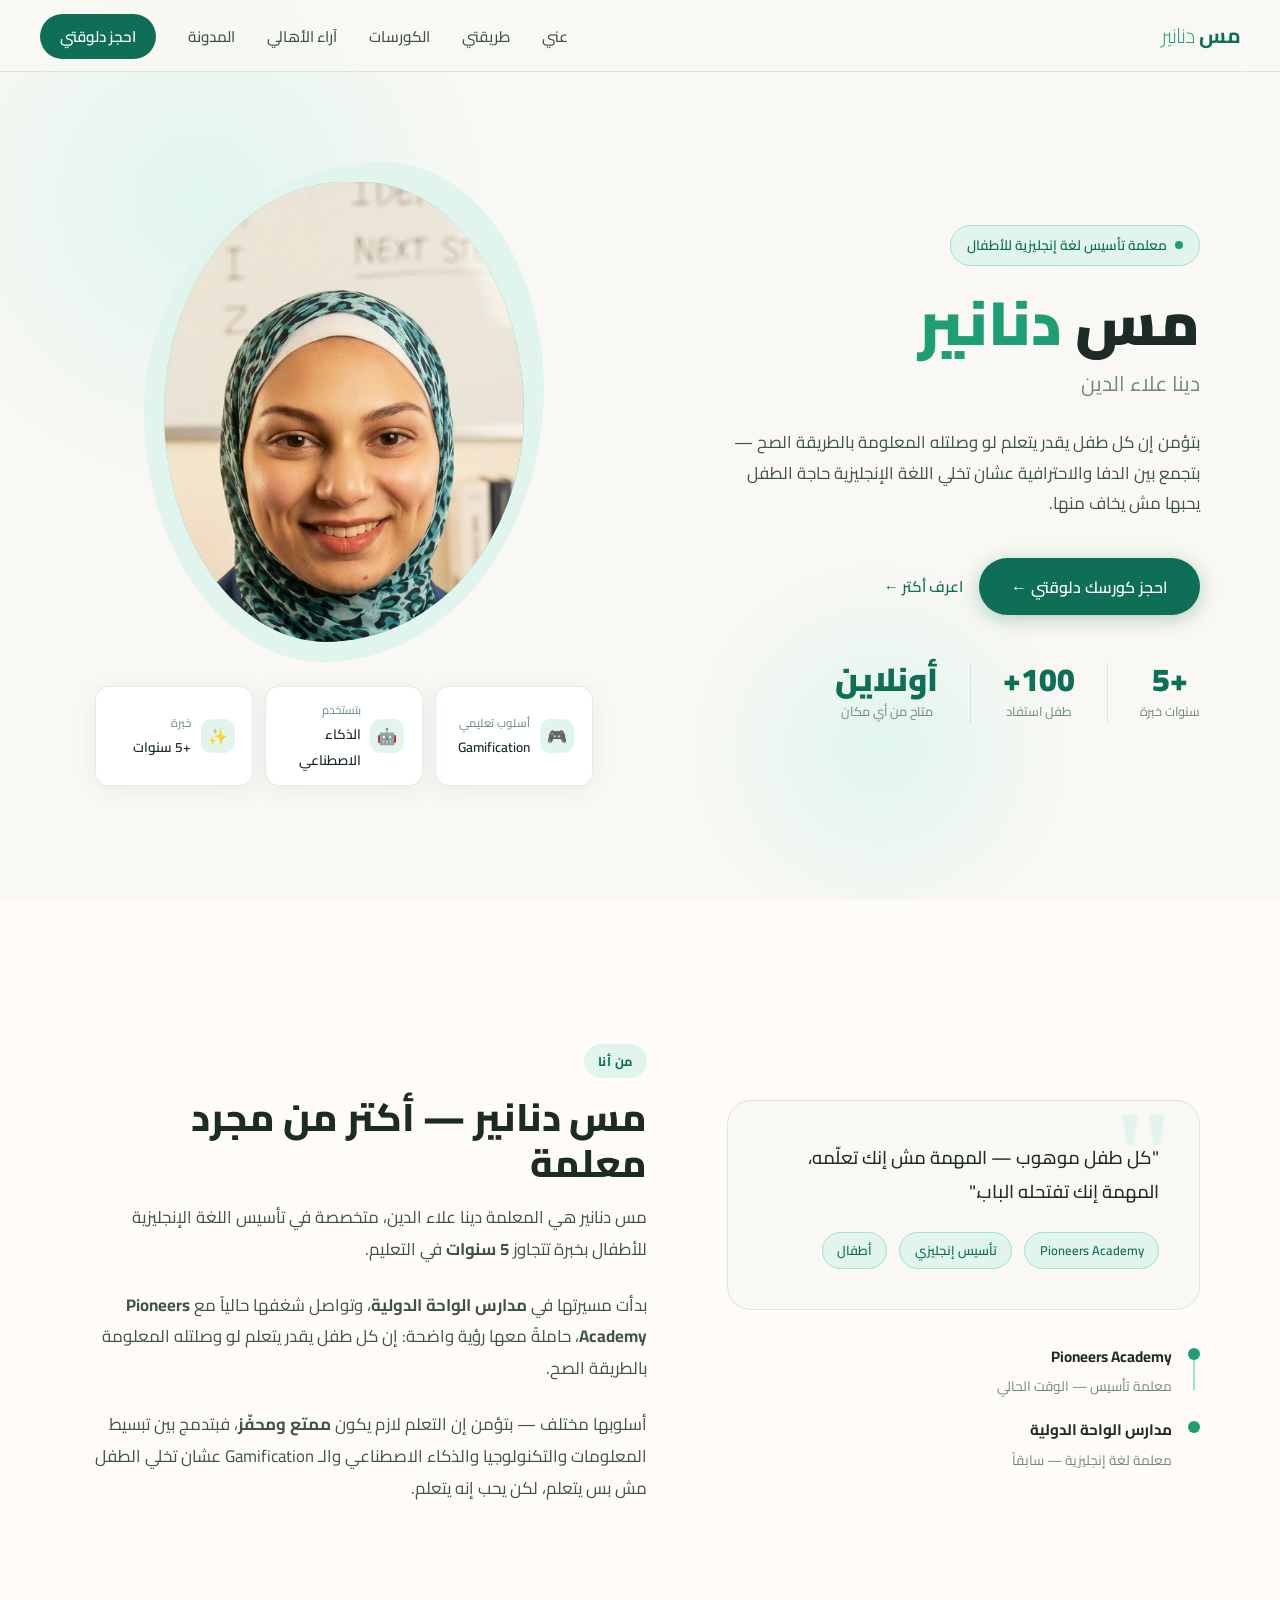
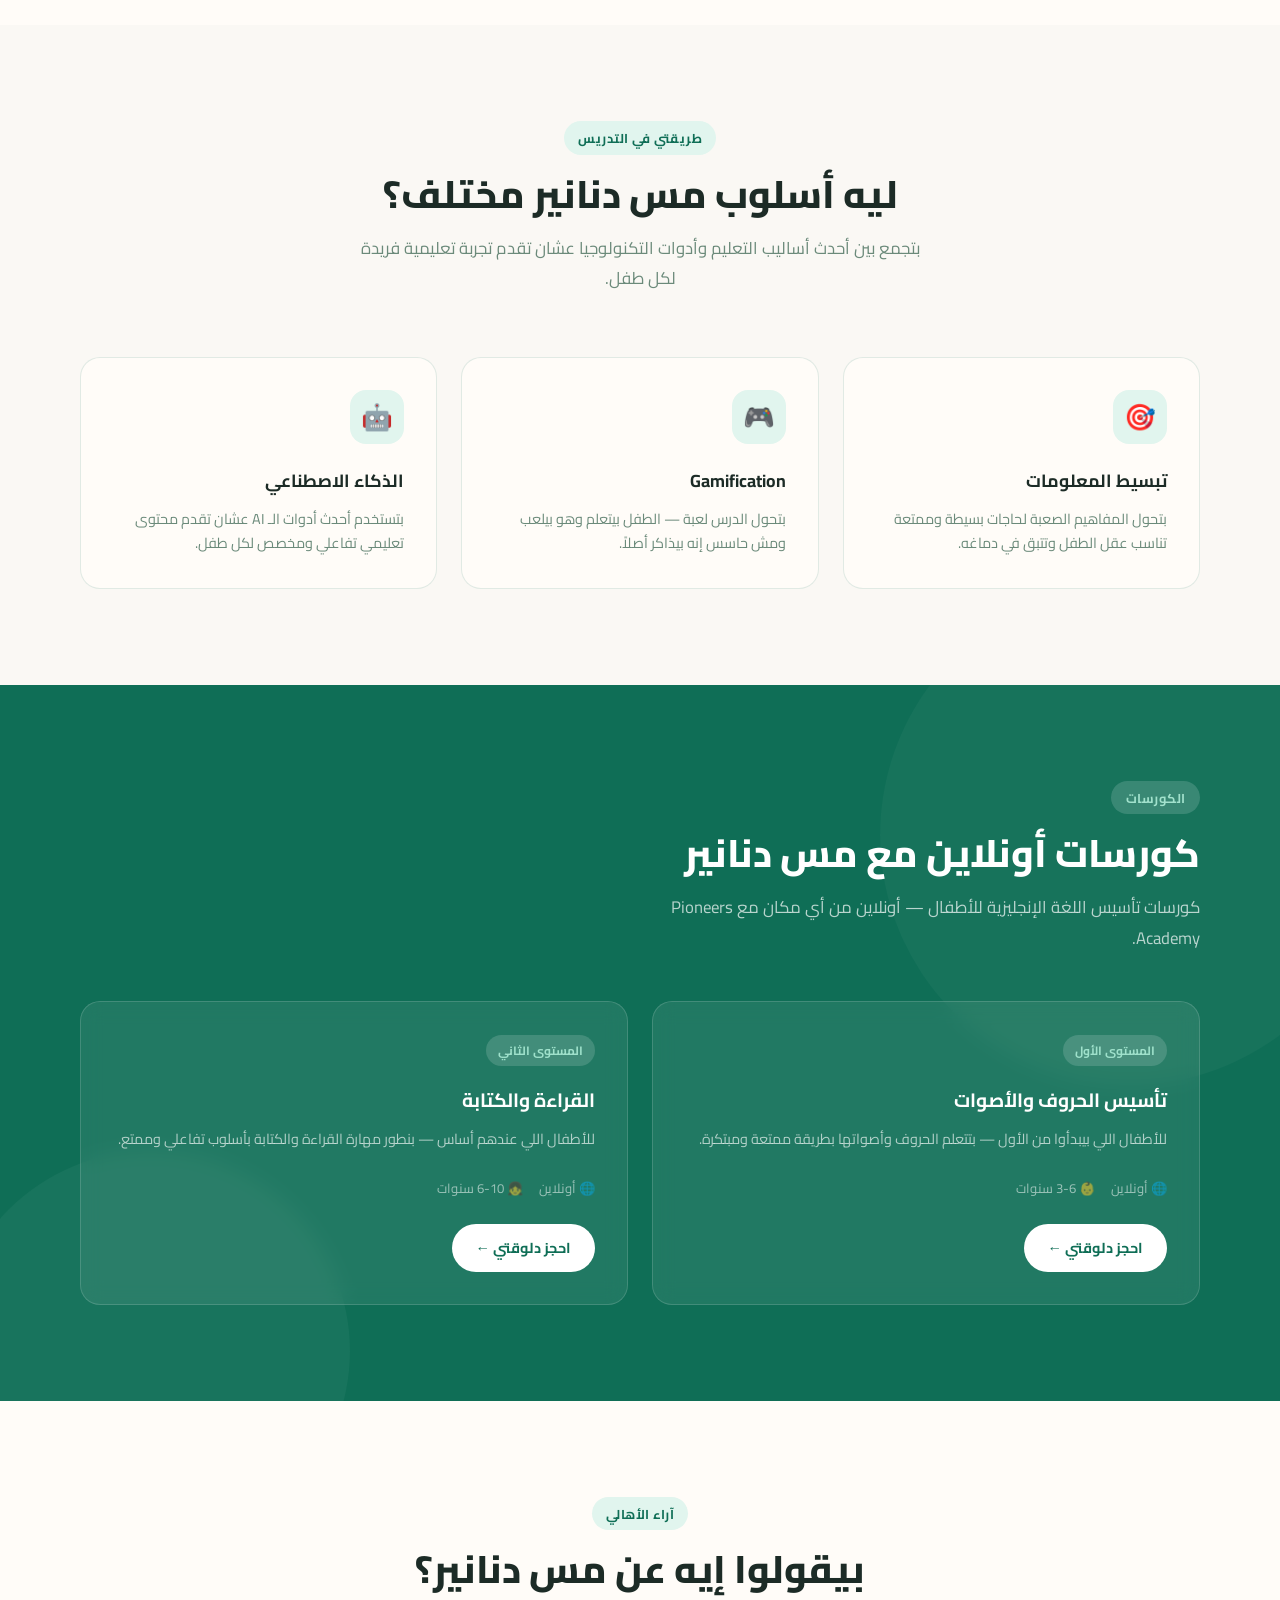
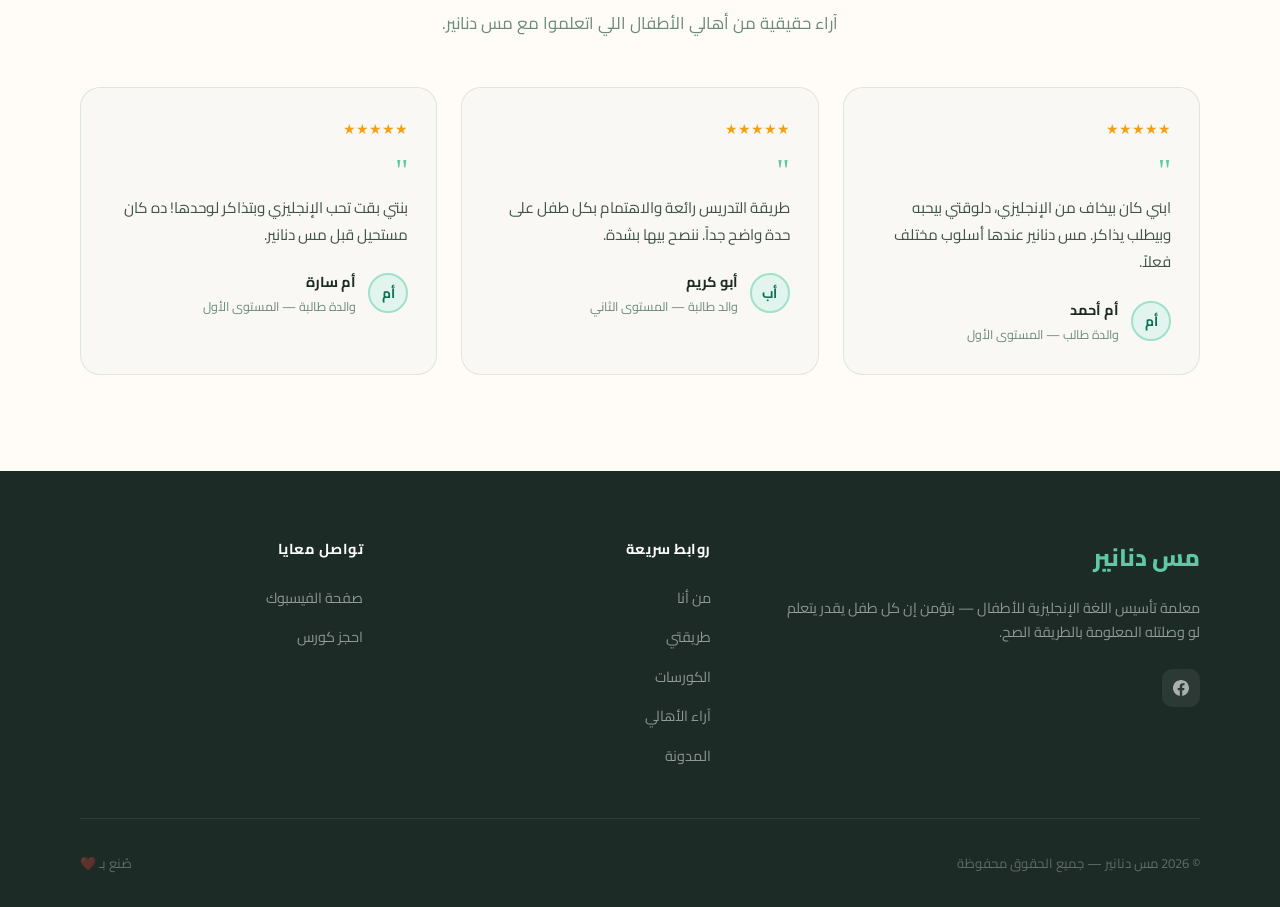
==== Dananer.html @ 98b6a09a "Add files via upload" ====
<!DOCTYPE html>
<html lang="ar" dir="rtl">
<head>
<meta charset="UTF-8">
<meta name="viewport" content="width=device-width, initial-scale=1.0">
<title>مس دنانير | معلمة تأسيس اللغة الإنجليزية</title>
<link rel="preconnect" href="https://fonts.googleapis.com">
<link rel="preconnect" href="https://fonts.gstatic.com" crossorigin>
<link href="https://fonts.googleapis.com/css2?family=Cairo:wght@300;400;500;600;700;900&family=Tajawal:wght@300;400;500;700&display=swap" rel="stylesheet">
<style>
  :root {
    --teal-50: #E1F5EE;
    --teal-100: #9FE1CB;
    --teal-200: #5DCAA5;
    --teal-400: #1D9E75;
    --teal-600: #0F6E56;
    --teal-800: #085041;
    --cream: #FAF8F4;
    --cream-dark: #F2EDE4;
    --warm-white: #FFFCF8;
    --text-dark: #1C2B26;
    --text-mid: #3D5249;
    --text-light: #6B8A7A;
    --border: rgba(15,110,86,0.12);
    --shadow-soft: 0 4px 24px rgba(15,110,86,0.08);
    --shadow-card: 0 8px 40px rgba(15,110,86,0.12);
  }

  * { margin: 0; padding: 0; box-sizing: border-box; }

  html { scroll-behavior: smooth; }

  body {
    font-family: 'Cairo', sans-serif;
    background: var(--cream);
    color: var(--text-dark);
    overflow-x: hidden;
  }

  /* ===== NAVBAR ===== */
  nav {
    position: fixed;
    top: 0; right: 0; left: 0;
    z-index: 100;
    padding: 1rem 2.5rem;
    display: flex;
    align-items: center;
    justify-content: space-between;
    background: rgba(250,248,244,0.85);
    backdrop-filter: blur(16px);
    border-bottom: 1px solid var(--border);
    transition: all 0.3s ease;
  }

  .nav-logo {
    font-size: 1.3rem;
    font-weight: 700;
    color: var(--teal-600);
    letter-spacing: -0.5px;
  }

  .nav-logo span {
    color: var(--teal-400);
    font-weight: 300;
  }

  .nav-links {
    display: flex;
    gap: 2rem;
    list-style: none;
  }

  .nav-links a {
    text-decoration: none;
    color: var(--text-mid);
    font-size: 0.95rem;
    font-weight: 500;
    transition: color 0.2s;
    position: relative;
  }

  .nav-links a::after {
    content: '';
    position: absolute;
    bottom: -4px;
    right: 0;
    width: 0;
    height: 2px;
    background: var(--teal-400);
    transition: width 0.3s ease;
  }

  .nav-links a:hover { color: var(--teal-600); }
  .nav-links a:hover::after { width: 100%; }

  .nav-cta {
    background: var(--teal-600);
    color: white !important;
    padding: 0.5rem 1.25rem;
    border-radius: 50px;
    font-weight: 600 !important;
    transition: background 0.2s, transform 0.2s !important;
  }
  .nav-cta:hover { background: var(--teal-400) !important; transform: translateY(-1px); }
  .nav-cta::after { display: none !important; }

  /* ===== HERO ===== */
  .hero {
    min-height: 100vh;
    display: grid;
    grid-template-columns: 1fr 1fr;
    align-items: center;
    padding: 7rem 5rem 4rem;
    position: relative;
    overflow: hidden;
    gap: 4rem;
  }

  .hero::before {
    content: '';
    position: absolute;
    top: -100px; left: -100px;
    width: 600px; height: 600px;
    background: radial-gradient(circle, var(--teal-50) 0%, transparent 70%);
    pointer-events: none;
  }

  .hero::after {
    content: '';
    position: absolute;
    bottom: -50px; right: 200px;
    width: 400px; height: 400px;
    background: radial-gradient(circle, var(--teal-50) 0%, transparent 70%);
    pointer-events: none;
  }

  .hero-content { position: relative; z-index: 2; }

  .hero-badge {
    display: inline-flex;
    align-items: center;
    gap: 0.5rem;
    background: var(--teal-50);
    border: 1px solid var(--teal-100);
    color: var(--teal-600);
    padding: 0.4rem 1rem;
    border-radius: 50px;
    font-size: 0.85rem;
    font-weight: 600;
    margin-bottom: 1.5rem;
    animation: fadeInDown 0.6s ease;
  }

  .hero-badge::before {
    content: '';
    width: 8px; height: 8px;
    background: var(--teal-400);
    border-radius: 50%;
    animation: pulse 2s infinite;
  }

  @keyframes pulse {
    0%, 100% { opacity: 1; transform: scale(1); }
    50% { opacity: 0.5; transform: scale(1.3); }
  }

  .hero-title {
    font-size: 3.8rem;
    font-weight: 900;
    line-height: 1.1;
    color: var(--text-dark);
    margin-bottom: 0.5rem;
    animation: fadeInUp 0.7s ease 0.1s both;
  }

  .hero-title .accent {
    color: var(--teal-400);
    position: relative;
    display: inline-block;
  }

  .hero-subtitle {
    font-size: 1.3rem;
    color: var(--text-light);
    font-weight: 400;
    margin-bottom: 1.5rem;
    animation: fadeInUp 0.7s ease 0.2s both;
  }

  .hero-desc {
    font-size: 1.05rem;
    color: var(--text-mid);
    line-height: 1.8;
    max-width: 480px;
    margin-bottom: 2.5rem;
    animation: fadeInUp 0.7s ease 0.3s both;
  }

  .hero-actions {
    display: flex;
    gap: 1rem;
    align-items: center;
    animation: fadeInUp 0.7s ease 0.4s both;
  }

  .btn-primary {
    background: var(--teal-600);
    color: white;
    padding: 0.85rem 2rem;
    border-radius: 50px;
    font-size: 1rem;
    font-weight: 600;
    font-family: 'Cairo', sans-serif;
    text-decoration: none;
    border: none;
    cursor: pointer;
    transition: all 0.3s ease;
    box-shadow: 0 4px 20px rgba(15,110,86,0.3);
  }
  .btn-primary:hover {
    background: var(--teal-400);
    transform: translateY(-2px);
    box-shadow: 0 8px 30px rgba(15,110,86,0.35);
  }

  .btn-secondary {
    color: var(--teal-600);
    font-size: 0.95rem;
    font-weight: 600;
    text-decoration: none;
    display: flex;
    align-items: center;
    gap: 0.4rem;
    transition: gap 0.2s;
  }
  .btn-secondary:hover { gap: 0.7rem; }

  .hero-stats {
    display: flex;
    gap: 2rem;
    margin-top: 3rem;
    animation: fadeInUp 0.7s ease 0.5s both;
  }

  .stat {
    text-align: center;
  }

  .stat-num {
    font-size: 2rem;
    font-weight: 900;
    color: var(--teal-600);
    line-height: 1;
  }

  .stat-label {
    font-size: 0.8rem;
    color: var(--text-light);
    margin-top: 0.25rem;
  }

  .stat-divider {
    width: 1px;
    background: var(--border);
    align-self: stretch;
  }

  /* ===== HERO IMAGE ===== */
  .hero-image-wrap {
    position: relative;
    z-index: 2;
    display: flex;
    justify-content: center;
    animation: fadeInRight 0.8s ease 0.2s both;
  }

  .hero-image-frame {
    position: relative;
    width: 400px;
    height: 500px;
  }

  .hero-img-bg {
    position: absolute;
    inset: 0;
    background: var(--teal-50);
    border-radius: 60% 40% 55% 45% / 50% 45% 55% 50%;
    animation: morphBg 8s ease-in-out infinite;
  }

  @keyframes morphBg {
    0%, 100% { border-radius: 60% 40% 55% 45% / 50% 45% 55% 50%; }
    33% { border-radius: 45% 55% 45% 55% / 55% 45% 55% 45%; }
    66% { border-radius: 55% 45% 60% 40% / 45% 55% 45% 55%; }
  }

  .hero-img-placeholder {
    position: absolute;
    inset: 20px;
    border-radius: 50% 45% 55% 45% / 50% 50% 50% 50%;
    background: linear-gradient(145deg, var(--teal-100), var(--teal-200));
    display: flex;
    align-items: center;
    justify-content: center;
    overflow: hidden;
  }

  .hero-img-placeholder img {
    width: 100%;
    height: 100%;
    object-fit: cover;
    object-position: center top;
    border-radius: inherit;
  }

  .hero-img-placeholder .img-initials {
    font-size: 5rem;
    font-weight: 900;
    color: var(--teal-600);
    opacity: 0.4;
  }

  .hero-info-cards {
    display: flex;
    gap: 0.75rem;
    margin-top: 1.5rem;
    justify-content: center;
  }

  .info-card {
    background: white;
    border: 1px solid var(--border);
    border-radius: 14px;
    padding: 0.75rem 1.1rem;
    display: flex;
    align-items: center;
    gap: 0.6rem;
    font-size: 0.85rem;
    font-weight: 600;
    color: var(--text-dark);
    box-shadow: var(--shadow-soft);
    flex: 1;
  }

  .card-icon {
    width: 34px; height: 34px;
    background: var(--teal-50);
    border-radius: 10px;
    display: flex;
    align-items: center;
    justify-content: center;
    font-size: 1rem;
    flex-shrink: 0;
  }

  .card-icon-text {
    display: flex;
    flex-direction: column;
  }

  .card-icon-label {
    font-size: 0.72rem;
    color: var(--text-light);
    font-weight: 400;
  }

  /* ===== SECTION SHARED ===== */
  section {
    padding: 6rem 5rem;
  }

  .section-tag {
    display: inline-block;
    background: var(--teal-50);
    color: var(--teal-600);
    font-size: 0.8rem;
    font-weight: 700;
    padding: 0.3rem 0.9rem;
    border-radius: 50px;
    margin-bottom: 1rem;
    letter-spacing: 0.5px;
  }

  .section-title {
    font-size: 2.4rem;
    font-weight: 800;
    color: var(--text-dark);
    line-height: 1.2;
    margin-bottom: 1rem;
  }

  .section-desc {
    font-size: 1.05rem;
    color: var(--text-light);
    line-height: 1.8;
    max-width: 560px;
  }

  /* ===== ABOUT ===== */
  .about {
    background: var(--warm-white);
  }

  .about-grid {
    display: grid;
    grid-template-columns: 1fr 1.2fr;
    gap: 5rem;
    align-items: center;
    margin-top: 3rem;
  }

  .about-visual {
    position: relative;
  }

  .about-card-main {
    background: var(--cream);
    border-radius: 24px;
    padding: 2.5rem;
    border: 1px solid var(--border);
    position: relative;
    overflow: hidden;
  }

  .about-card-main::before {
    content: '"';
    position: absolute;
    top: -10px;
    right: 20px;
    font-size: 8rem;
    font-weight: 900;
    color: var(--teal-50);
    line-height: 1;
    font-family: Georgia, serif;
  }

  .about-quote {
    font-size: 1.15rem;
    font-weight: 500;
    color: var(--text-dark);
    line-height: 1.8;
    position: relative;
    z-index: 1;
  }

  .about-badge-row {
    display: flex;
    gap: 0.75rem;
    margin-top: 1.5rem;
    flex-wrap: wrap;
  }

  .badge {
    background: var(--teal-50);
    color: var(--teal-600);
    border: 1px solid var(--teal-100);
    padding: 0.35rem 0.9rem;
    border-radius: 50px;
    font-size: 0.8rem;
    font-weight: 600;
  }

  .about-content {}

  .about-text {
    font-size: 1.05rem;
    color: var(--text-mid);
    line-height: 1.9;
    margin-bottom: 1.5rem;
  }

  .about-timeline {
    display: flex;
    flex-direction: column;
    gap: 1rem;
    margin-top: 2rem;
  }

  .timeline-item {
    display: flex;
    gap: 1rem;
    align-items: flex-start;
  }

  .timeline-dot {
    width: 12px;
    height: 12px;
    background: var(--teal-400);
    border-radius: 50%;
    margin-top: 6px;
    flex-shrink: 0;
    position: relative;
  }

  .timeline-dot::before {
    content: '';
    position: absolute;
    top: 12px;
    right: 5px;
    width: 2px;
    height: 30px;
    background: var(--teal-100);
  }

  .timeline-item:last-child .timeline-dot::before { display: none; }

  .timeline-content {}

  .timeline-title {
    font-weight: 700;
    font-size: 0.95rem;
    color: var(--text-dark);
  }

  .timeline-sub {
    font-size: 0.85rem;
    color: var(--text-light);
    margin-top: 0.15rem;
  }

  /* ===== METHOD ===== */
  .method {
    background: var(--cream);
  }

  .method-header {
    text-align: center;
    max-width: 600px;
    margin: 0 auto 4rem;
  }

  .method-header .section-desc {
    margin: 0 auto;
  }

  .method-grid {
    display: grid;
    grid-template-columns: repeat(3, 1fr);
    gap: 1.5rem;
  }

  .method-card {
    background: var(--warm-white);
    border: 1px solid var(--border);
    border-radius: 20px;
    padding: 2rem;
    transition: transform 0.3s ease, box-shadow 0.3s ease;
    position: relative;
    overflow: hidden;
  }

  .method-card:hover {
    transform: translateY(-4px);
    box-shadow: var(--shadow-card);
  }

  .method-card::after {
    content: '';
    position: absolute;
    bottom: 0; right: 0; left: 0;
    height: 3px;
    background: linear-gradient(90deg, var(--teal-200), var(--teal-400));
    transform: scaleX(0);
    transition: transform 0.3s ease;
    transform-origin: right;
  }

  .method-card:hover::after { transform: scaleX(1); }

  .method-icon {
    width: 54px; height: 54px;
    background: var(--teal-50);
    border-radius: 16px;
    display: flex;
    align-items: center;
    justify-content: center;
    font-size: 1.6rem;
    margin-bottom: 1.25rem;
  }

  .method-title {
    font-size: 1.1rem;
    font-weight: 700;
    color: var(--text-dark);
    margin-bottom: 0.6rem;
  }

  .method-desc {
    font-size: 0.9rem;
    color: var(--text-light);
    line-height: 1.7;
  }

  /* ===== COURSES ===== */
  .courses {
    background: var(--teal-600);
    position: relative;
    overflow: hidden;
  }

  .courses::before {
    content: '';
    position: absolute;
    top: -100px; right: -100px;
    width: 500px; height: 500px;
    background: rgba(255,255,255,0.03);
    border-radius: 50%;
  }

  .courses::after {
    content: '';
    position: absolute;
    bottom: -150px; left: -50px;
    width: 400px; height: 400px;
    background: rgba(255,255,255,0.04);
    border-radius: 50%;
  }

  .courses .section-tag {
    background: rgba(255,255,255,0.15);
    color: var(--teal-100);
  }

  .courses .section-title {
    color: white;
  }

  .courses .section-desc {
    color: rgba(255,255,255,0.7);
  }

  .courses-grid {
    display: grid;
    grid-template-columns: repeat(2, 1fr);
    gap: 1.5rem;
    margin-top: 3rem;
    position: relative;
    z-index: 1;
  }

  .course-card {
    background: rgba(255,255,255,0.08);
    border: 1px solid rgba(255,255,255,0.15);
    border-radius: 20px;
    padding: 2rem;
    backdrop-filter: blur(10px);
    transition: all 0.3s ease;
  }

  .course-card:hover {
    background: rgba(255,255,255,0.13);
    transform: translateY(-3px);
  }

  .course-level {
    display: inline-block;
    background: rgba(255,255,255,0.15);
    color: var(--teal-100);
    font-size: 0.75rem;
    font-weight: 700;
    padding: 0.25rem 0.75rem;
    border-radius: 50px;
    margin-bottom: 1rem;
  }

  .course-title {
    font-size: 1.2rem;
    font-weight: 700;
    color: white;
    margin-bottom: 0.6rem;
  }

  .course-desc {
    font-size: 0.9rem;
    color: rgba(255,255,255,0.65);
    line-height: 1.7;
    margin-bottom: 1.5rem;
  }

  .course-meta {
    display: flex;
    gap: 1rem;
    margin-bottom: 1.5rem;
  }

  .course-meta-item {
    display: flex;
    align-items: center;
    gap: 0.4rem;
    font-size: 0.82rem;
    color: rgba(255,255,255,0.55);
  }

  .course-cta {
    display: inline-flex;
    align-items: center;
    gap: 0.5rem;
    background: white;
    color: var(--teal-600);
    padding: 0.65rem 1.5rem;
    border-radius: 50px;
    font-size: 0.9rem;
    font-weight: 700;
    font-family: 'Cairo', sans-serif;
    text-decoration: none;
    transition: all 0.2s ease;
  }

  .course-cta:hover {
    background: var(--teal-50);
    transform: translateY(-1px);
  }

  /* ===== TESTIMONIALS ===== */
  .testimonials {
    background: var(--warm-white);
  }

  .testimonials-header {
    text-align: center;
    max-width: 560px;
    margin: 0 auto 3rem;
  }

  .testimonials-header .section-desc { margin: 0 auto; }

  .testimonials-placeholder {
    display: grid;
    grid-template-columns: repeat(3, 1fr);
    gap: 1.5rem;
  }

  .testimonial-card {
    background: var(--cream);
    border: 1px solid var(--border);
    border-radius: 20px;
    padding: 1.75rem;
    position: relative;
  }

  .testimonial-quote {
    font-size: 2rem;
    color: var(--teal-200);
    line-height: 1;
    font-family: Georgia, serif;
    margin-bottom: 0.5rem;
  }

  .testimonial-text {
    font-size: 0.95rem;
    color: var(--text-mid);
    line-height: 1.8;
    margin-bottom: 1.25rem;
  }

  .testimonial-author {
    display: flex;
    align-items: center;
    gap: 0.75rem;
  }

  .author-avatar {
    width: 40px; height: 40px;
    border-radius: 50%;
    background: var(--teal-50);
    border: 2px solid var(--teal-100);
    display: flex;
    align-items: center;
    justify-content: center;
    font-size: 0.85rem;
    font-weight: 700;
    color: var(--teal-600);
  }

  .author-name {
    font-weight: 700;
    font-size: 0.9rem;
    color: var(--text-dark);
  }

  .author-sub {
    font-size: 0.78rem;
    color: var(--text-light);
  }

  .stars {
    color: #F4A017;
    font-size: 0.85rem;
    margin-bottom: 0.75rem;
  }

  /* ===== CONTACT / FOOTER ===== */
  footer {
    background: var(--text-dark);
    color: white;
    padding: 4rem 5rem 2rem;
  }

  .footer-grid {
    display: grid;
    grid-template-columns: 1.5fr 1fr 1fr;
    gap: 4rem;
    padding-bottom: 3rem;
    border-bottom: 1px solid rgba(255,255,255,0.08);
    margin-bottom: 2rem;
  }

  .footer-brand-name {
    font-size: 1.5rem;
    font-weight: 800;
    color: var(--teal-200);
    margin-bottom: 1rem;
  }

  .footer-brand-desc {
    font-size: 0.9rem;
    color: rgba(255,255,255,0.5);
    line-height: 1.7;
    margin-bottom: 1.5rem;
  }

  .social-links {
    display: flex;
    gap: 0.75rem;
  }

  .social-link {
    width: 38px; height: 38px;
    background: rgba(255,255,255,0.07);
    border-radius: 10px;
    display: flex;
    align-items: center;
    justify-content: center;
    text-decoration: none;
    color: rgba(255,255,255,0.6);
    font-size: 1.1rem;
    transition: all 0.2s;
  }

  .social-link:hover {
    background: var(--teal-600);
    color: white;
    transform: translateY(-2px);
  }

  .footer-col-title {
    font-size: 0.9rem;
    font-weight: 700;
    color: white;
    margin-bottom: 1.25rem;
    letter-spacing: 0.5px;
  }

  .footer-links {
    list-style: none;
    display: flex;
    flex-direction: column;
    gap: 0.6rem;
  }

  .footer-links a {
    text-decoration: none;
    color: rgba(255,255,255,0.5);
    font-size: 0.9rem;
    transition: color 0.2s;
  }

  .footer-links a:hover { color: var(--teal-200); }

  .footer-bottom {
    display: flex;
    justify-content: space-between;
    align-items: center;
    font-size: 0.82rem;
    color: rgba(255,255,255,0.3);
  }

  /* ===== ANIMATIONS ===== */
  @keyframes fadeInUp {
    from { opacity: 0; transform: translateY(24px); }
    to { opacity: 1; transform: translateY(0); }
  }

  @keyframes fadeInDown {
    from { opacity: 0; transform: translateY(-16px); }
    to { opacity: 1; transform: translateY(0); }
  }

  @keyframes fadeInRight {
    from { opacity: 0; transform: translateX(30px); }
    to { opacity: 1; transform: translateX(0); }
  }

  .reveal {
    opacity: 0;
    transform: translateY(30px);
    transition: opacity 0.7s ease, transform 0.7s ease;
  }

  .reveal.visible {
    opacity: 1;
    transform: translateY(0);
  }

  /* ===== SCROLLBAR ===== */
  ::-webkit-scrollbar { width: 6px; }
  ::-webkit-scrollbar-track { background: var(--cream); }
  ::-webkit-scrollbar-thumb { background: var(--teal-200); border-radius: 3px; }
</style>
</head>
<body>

<!-- NAVBAR -->
<nav>
  <div class="nav-logo">مس <span>دنانير</span></div>
  <ul class="nav-links">
    <li><a href="#about">عني</a></li>
    <li><a href="#method">طريقتي</a></li>
    <li><a href="#courses">الكورسات</a></li>
    <li><a href="#testimonials">آراء الأهالي</a></li>
    <li><a href="#blog">المدونة</a></li>
    <li><a href="#courses" class="nav-cta">احجز دلوقتي</a></li>
  </ul>
</nav>

<!-- HERO -->
<section class="hero">
  <div class="hero-content">
    <div class="hero-badge">معلمة تأسيس لغة إنجليزية للأطفال</div>
    <h1 class="hero-title">
      مس <span class="accent">دنانير</span>
    </h1>
    <p class="hero-subtitle">دينا علاء الدين</p>
    <p class="hero-desc">
      بتؤمن إن كل طفل يقدر يتعلم لو وصلتله المعلومة بالطريقة الصح — بتجمع بين الدفا والاحترافية عشان تخلي اللغة الإنجليزية حاجة الطفل يحبها مش يخاف منها.
    </p>
    <div class="hero-actions">
      <a href="#courses" class="btn-primary">احجز كورسك دلوقتي ←</a>
      <a href="#about" class="btn-secondary">اعرف أكتر ←</a>
    </div>
    <div class="hero-stats">
      <div class="stat">
        <div class="stat-num">+5</div>
        <div class="stat-label">سنوات خبرة</div>
      </div>
      <div class="stat-divider"></div>
      <div class="stat">
        <div class="stat-num">100+</div>
        <div class="stat-label">طفل استفاد</div>
      </div>
      <div class="stat-divider"></div>
      <div class="stat">
        <div class="stat-num">أونلاين</div>
        <div class="stat-label">متاح من أي مكان</div>
      </div>
    </div>
  </div>

  <div class="hero-image-wrap">
    <div style="display:flex; flex-direction:column; align-items:center; width:100%;">
      <div class="hero-image-frame">
        <div class="hero-img-bg"></div>
        <div class="hero-img-placeholder">
          <img src="Person.png" alt="مس دنانير" onerror="this.style.display='none'; this.parentElement.querySelector('.img-initials').style.display='flex';">
          <span class="img-initials" style="display:none;">م د</span>
        </div>
      </div>
      <div class="hero-info-cards">
        <div class="info-card">
          <div class="card-icon">🎮</div>
          <div class="card-icon-text">
            <span class="card-icon-label">أسلوب تعليمي</span>
            <span>Gamification</span>
          </div>
        </div>
        <div class="info-card">
          <div class="card-icon">🤖</div>
          <div class="card-icon-text">
            <span class="card-icon-label">بتستخدم</span>
            <span>الذكاء الاصطناعي</span>
          </div>
        </div>
        <div class="info-card">
          <div class="card-icon">✨</div>
          <div class="card-icon-text">
            <span class="card-icon-label">خبرة</span>
            <span>+5 سنوات</span>
          </div>
        </div>
      </div>
    </div>
  </div>
</section>

<!-- ABOUT -->
<section class="about" id="about">
  <div class="about-grid">
    <div class="about-visual reveal">
      <div class="about-card-main">
        <p class="about-quote">
          "كل طفل موهوب — المهمة مش إنك تعلّمه، المهمة إنك تفتحله الباب."
        </p>
        <div class="about-badge-row">
          <span class="badge">Pioneers Academy</span>
          <span class="badge">تأسيس إنجليزي</span>
          <span class="badge">أطفال</span>
        </div>
      </div>

      <div class="about-timeline" style="margin-top: 2rem;">
        <div class="timeline-item">
          <div class="timeline-dot"></div>
          <div class="timeline-content">
            <div class="timeline-title">Pioneers Academy</div>
            <div class="timeline-sub">معلمة تأسيس — الوقت الحالي</div>
          </div>
        </div>
        <div class="timeline-item">
          <div class="timeline-dot"></div>
          <div class="timeline-content">
            <div class="timeline-title">مدارس الواحة الدولية</div>
            <div class="timeline-sub">معلمة لغة إنجليزية — سابقاً</div>
          </div>
        </div>
      </div>
    </div>

    <div class="about-content reveal">
      <span class="section-tag">من أنا</span>
      <h2 class="section-title">مس دنانير — أكتر من مجرد معلمة</h2>
      <p class="about-text">
        مس دنانير هي المعلمة دينا علاء الدين، متخصصة في تأسيس اللغة الإنجليزية للأطفال بخبرة تتجاوز <strong>5 سنوات</strong> في التعليم.
      </p>
      <p class="about-text">
        بدأت مسيرتها في <strong>مدارس الواحة الدولية</strong>، وتواصل شغفها حالياً مع <strong>Pioneers Academy</strong>، حاملةً معها رؤية واضحة: إن كل طفل يقدر يتعلم لو وصلتله المعلومة بالطريقة الصح.
      </p>
      <p class="about-text">
        أسلوبها مختلف — بتؤمن إن التعلم لازم يكون <strong>ممتع ومحفّز</strong>، فبتدمج بين تبسيط المعلومات والتكنولوجيا والذكاء الاصطناعي والـ Gamification عشان تخلي الطفل مش بس يتعلم، لكن يحب إنه يتعلم.
      </p>
    </div>
  </div>
</section>

<!-- METHOD -->
<section class="method" id="method">
  <div class="method-header reveal">
    <span class="section-tag">طريقتي في التدريس</span>
    <h2 class="section-title">ليه أسلوب مس دنانير مختلف؟</h2>
    <p class="section-desc">بتجمع بين أحدث أساليب التعليم وأدوات التكنولوجيا عشان تقدم تجربة تعليمية فريدة لكل طفل.</p>
  </div>

  <div class="method-grid">
    <div class="method-card reveal">
      <div class="method-icon">🎯</div>
      <h3 class="method-title">تبسيط المعلومات</h3>
      <p class="method-desc">بتحول المفاهيم الصعبة لحاجات بسيطة وممتعة تناسب عقل الطفل وتتبق في دماغه.</p>
    </div>
    <div class="method-card reveal">
      <div class="method-icon">🎮</div>
      <h3 class="method-title">Gamification</h3>
      <p class="method-desc">بتحول الدرس لعبة — الطفل بيتعلم وهو بيلعب ومش حاسس إنه بيذاكر أصلاً.</p>
    </div>
    <div class="method-card reveal">
      <div class="method-icon">🤖</div>
      <h3 class="method-title">الذكاء الاصطناعي</h3>
      <p class="method-desc">بتستخدم أحدث أدوات الـ AI عشان تقدم محتوى تعليمي تفاعلي ومخصص لكل طفل.</p>
    </div>
  </div>
</section>

<!-- COURSES -->
<section class="courses" id="courses">
  <span class="section-tag">الكورسات</span>
  <h2 class="section-title">كورسات أونلاين مع مس دنانير</h2>
  <p class="section-desc">كورسات تأسيس اللغة الإنجليزية للأطفال — أونلاين من أي مكان مع Pioneers Academy.</p>

  <div class="courses-grid">
    <div class="course-card">
      <span class="course-level">المستوى الأول</span>
      <h3 class="course-title">تأسيس الحروف والأصوات</h3>
      <p class="course-desc">للأطفال اللي بيبدأوا من الأول — بتتعلم الحروف وأصواتها بطريقة ممتعة ومبتكرة.</p>
      <div class="course-meta">
        <div class="course-meta-item">🌐 أونلاين</div>
        <div class="course-meta-item">👶 3-6 سنوات</div>
      </div>
      <a href="https://www.facebook.com/share/1Kwv97ojTc/" target="_blank" class="course-cta">احجز دلوقتي ←</a>
    </div>

    <div class="course-card">
      <span class="course-level">المستوى الثاني</span>
      <h3 class="course-title">القراءة والكتابة</h3>
      <p class="course-desc">للأطفال اللي عندهم أساس — بنطور مهارة القراءة والكتابة بأسلوب تفاعلي وممتع.</p>
      <div class="course-meta">
        <div class="course-meta-item">🌐 أونلاين</div>
        <div class="course-meta-item">👧 6-10 سنوات</div>
      </div>
      <a href="https://www.facebook.com/share/1Kwv97ojTc/" target="_blank" class="course-cta">احجز دلوقتي ←</a>
    </div>
  </div>
</section>

<!-- TESTIMONIALS -->
<section class="testimonials" id="testimonials">
  <div class="testimonials-header reveal">
    <span class="section-tag">آراء الأهالي</span>
    <h2 class="section-title">بيقولوا إيه عن مس دنانير؟</h2>
    <p class="section-desc">آراء حقيقية من أهالي الأطفال اللي اتعلموا مع مس دنانير.</p>
  </div>

  <div class="testimonials-placeholder">
    <!-- Placeholder cards - هيتملوا من Google Sheets لاحقاً -->
    <div class="testimonial-card reveal">
      <div class="stars">★★★★★</div>
      <div class="testimonial-quote">"</div>
      <p class="testimonial-text">ابني كان بيخاف من الإنجليزي، دلوقتي بيحبه وبيطلب يذاكر. مس دنانير عندها أسلوب مختلف فعلاً.</p>
      <div class="testimonial-author">
        <div class="author-avatar">أم</div>
        <div>
          <div class="author-name">أم أحمد</div>
          <div class="author-sub">والدة طالب — المستوى الأول</div>
        </div>
      </div>
    </div>

    <div class="testimonial-card reveal">
      <div class="stars">★★★★★</div>
      <div class="testimonial-quote">"</div>
      <p class="testimonial-text">طريقة التدريس رائعة والاهتمام بكل طفل على حدة واضح جداً. ننصح بيها بشدة.</p>
      <div class="testimonial-author">
        <div class="author-avatar">أب</div>
        <div>
          <div class="author-name">أبو كريم</div>
          <div class="author-sub">والد طالبة — المستوى الثاني</div>
        </div>
      </div>
    </div>

    <div class="testimonial-card reveal">
      <div class="stars">★★★★★</div>
      <div class="testimonial-quote">"</div>
      <p class="testimonial-text">بنتي بقت تحب الإنجليزي وبتذاكر لوحدها! ده كان مستحيل قبل مس دنانير.</p>
      <div class="testimonial-author">
        <div class="author-avatar">أم</div>
        <div>
          <div class="author-name">أم سارة</div>
          <div class="author-sub">والدة طالبة — المستوى الأول</div>
        </div>
      </div>
    </div>
  </div>
</section>

<!-- FOOTER -->
<footer>
  <div class="footer-grid">
    <div>
      <div class="footer-brand-name">مس دنانير</div>
      <p class="footer-brand-desc">معلمة تأسيس اللغة الإنجليزية للأطفال — بتؤمن إن كل طفل يقدر يتعلم لو وصلتله المعلومة بالطريقة الصح.</p>
      <div class="social-links">
        <a href="https://www.facebook.com/share/1Kwv97ojTc/" target="_blank" class="social-link" title="فيسبوك">
          <svg width="16" height="16" viewBox="0 0 24 24" fill="currentColor"><path d="M24 12.073c0-6.627-5.373-12-12-12s-12 5.373-12 12c0 5.99 4.388 10.954 10.125 11.854v-8.385H7.078v-3.47h3.047V9.43c0-3.007 1.792-4.669 4.533-4.669 1.312 0 2.686.235 2.686.235v2.953H15.83c-1.491 0-1.956.925-1.956 1.874v2.25h3.328l-.532 3.47h-2.796v8.385C19.612 23.027 24 18.062 24 12.073z"/></svg>
        </a>
      </div>
    </div>

    <div>
      <h4 class="footer-col-title">روابط سريعة</h4>
      <ul class="footer-links">
        <li><a href="#about">من أنا</a></li>
        <li><a href="#method">طريقتي</a></li>
        <li><a href="#courses">الكورسات</a></li>
        <li><a href="#testimonials">آراء الأهالي</a></li>
        <li><a href="#blog">المدونة</a></li>
      </ul>
    </div>

    <div>
      <h4 class="footer-col-title">تواصل معايا</h4>
      <ul class="footer-links">
        <li><a href="https://www.facebook.com/share/1Kwv97ojTc/" target="_blank">صفحة الفيسبوك</a></li>
        <li><a href="#courses">احجز كورس</a></li>
      </ul>
    </div>
  </div>

  <div class="footer-bottom">
    <span>© 2026 مس دنانير — جميع الحقوق محفوظة</span>
    <span>صُنع بـ ❤️</span>
  </div>
</footer>

<script>
const reveals = document.querySelectorAll('.reveal');
const observer = new IntersectionObserver((entries) => {
  entries.forEach((entry, i) => {
    if (entry.isIntersecting) {
      setTimeout(() => entry.target.classList.add('visible'), i * 80);
    }
  });
}, { threshold: 0.1 });
reveals.forEach(el => observer.observe(el));

const nav = document.querySelector('nav');
window.addEventListener('scroll', () => {
  nav.style.boxShadow = window.scrollY > 50 ? '0 4px 24px rgba(15,110,86,0.1)' : 'none';
});
</script>

</body>
</html>
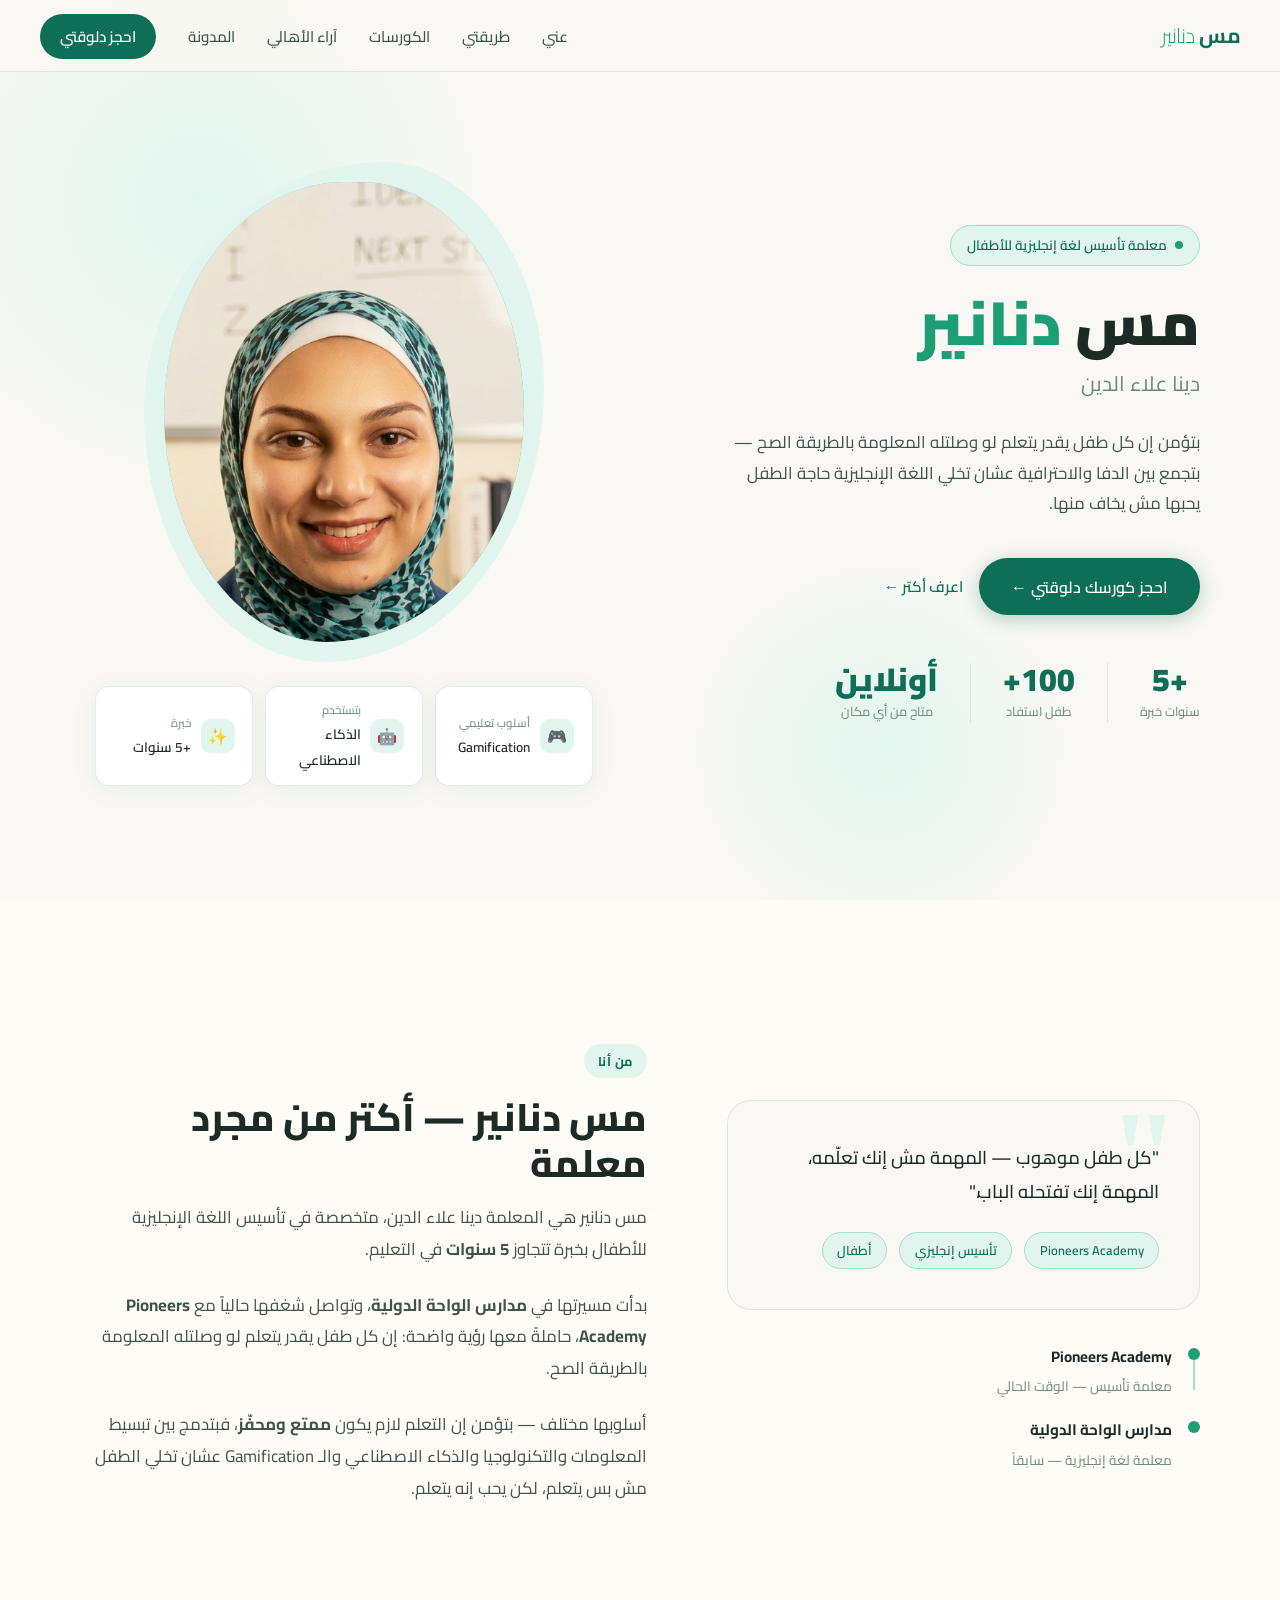
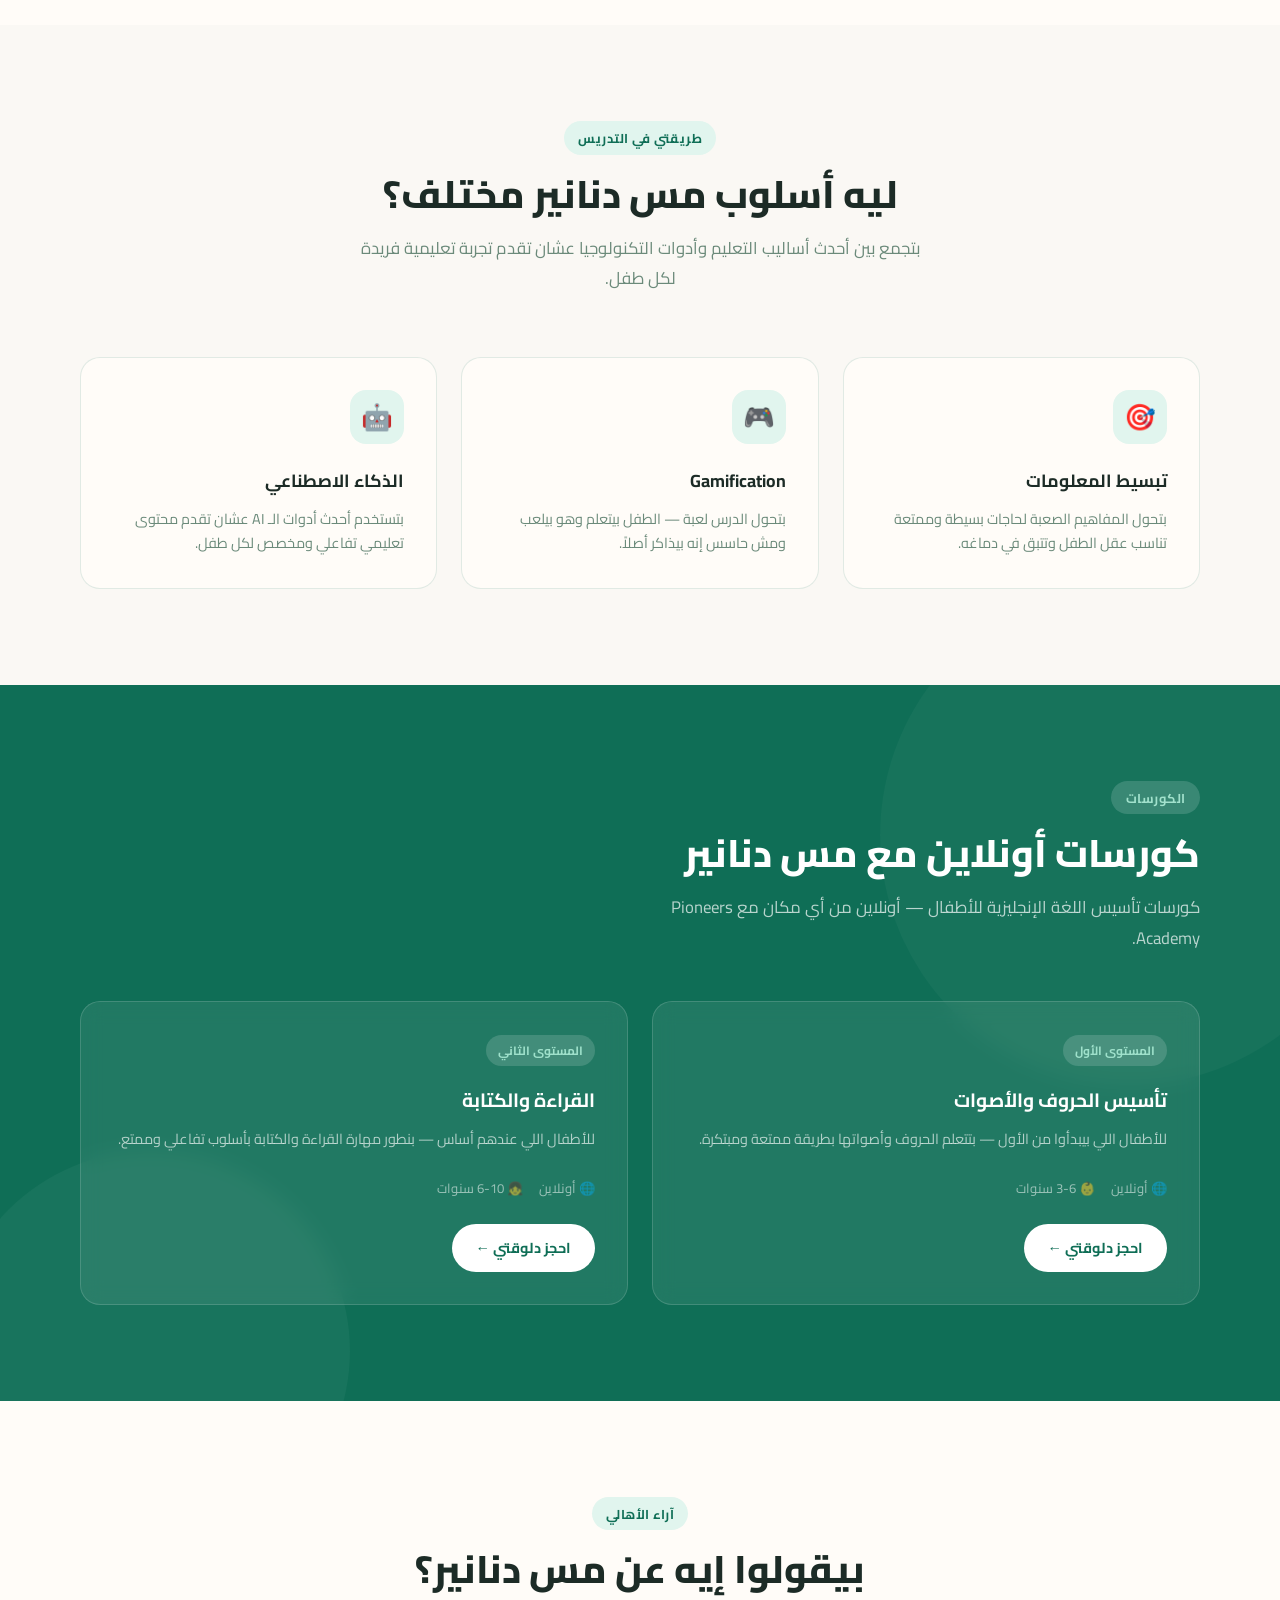
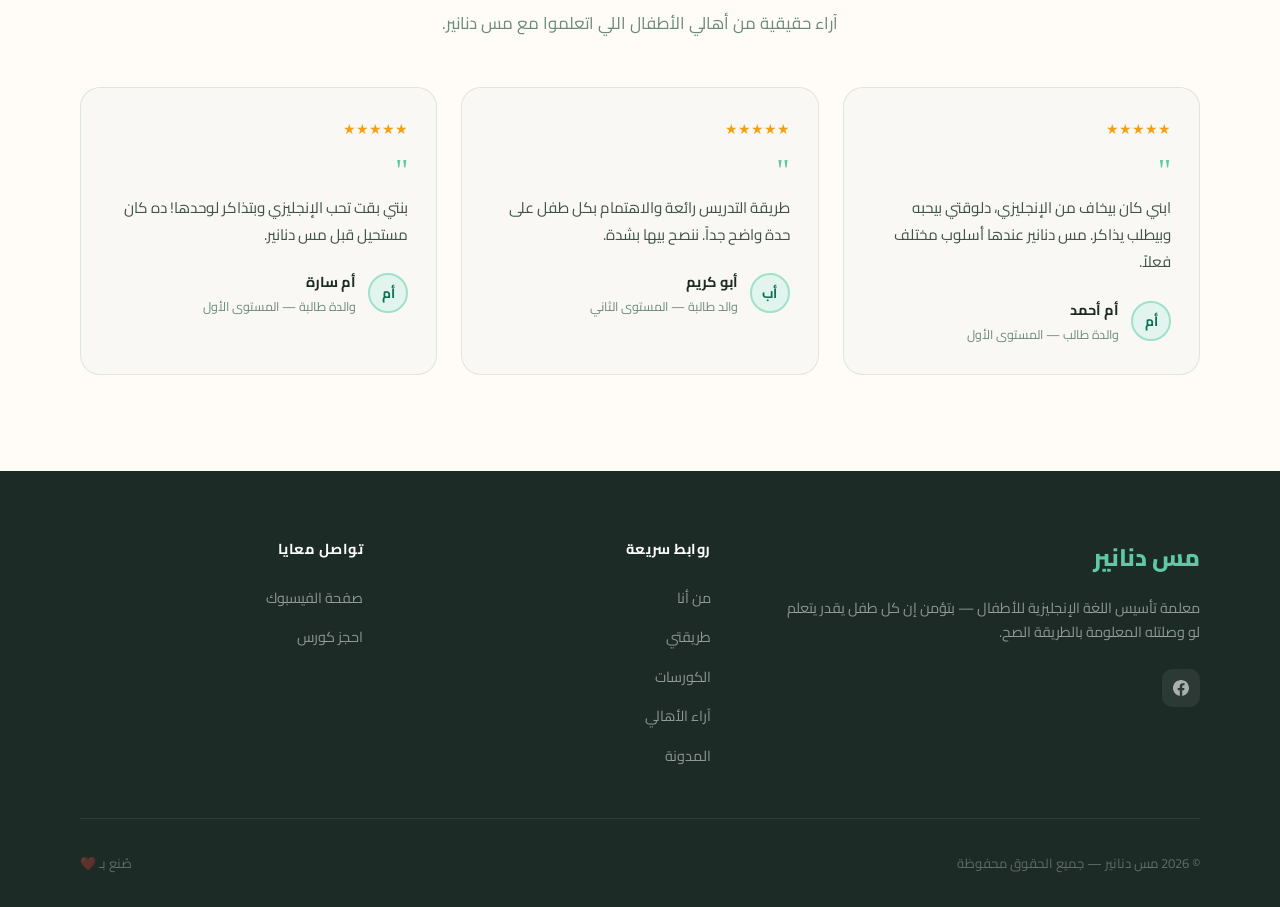
==== commit de09629c: "Update Dananer.html" ====
--- a/Dananer.html
+++ b/Dananer.html
@@ -906,6 +906,139 @@
   ::-webkit-scrollbar { width: 6px; }
   ::-webkit-scrollbar-track { background: var(--cream); }
   ::-webkit-scrollbar-thumb { background: var(--teal-200); border-radius: 3px; }
+
+  /* ===== HAMBURGER ===== */
+  .hamburger {
+    display: none;
+    flex-direction: column;
+    gap: 5px;
+    cursor: pointer;
+    padding: 4px;
+    background: none;
+    border: none;
+  }
+  .hamburger span {
+    display: block;
+    width: 24px;
+    height: 2px;
+    background: var(--teal-600);
+    border-radius: 2px;
+    transition: all 0.3s ease;
+  }
+  .hamburger.open span:nth-child(1) { transform: translateY(7px) rotate(45deg); }
+  .hamburger.open span:nth-child(2) { opacity: 0; }
+  .hamburger.open span:nth-child(3) { transform: translateY(-7px) rotate(-45deg); }
+
+  /* ===== MOBILE MENU ===== */
+  .mobile-menu {
+    display: none;
+    position: fixed;
+    top: 64px; right: 0; left: 0;
+    background: rgba(250,248,244,0.98);
+    backdrop-filter: blur(20px);
+    border-bottom: 1px solid var(--border);
+    padding: 1.5rem 2rem;
+    z-index: 99;
+    flex-direction: column;
+    gap: 1rem;
+  }
+  .mobile-menu.open { display: flex; }
+  .mobile-menu a {
+    text-decoration: none;
+    color: var(--text-mid);
+    font-size: 1.05rem;
+    font-weight: 500;
+    padding: 0.5rem 0;
+    border-bottom: 1px solid var(--border);
+    transition: color 0.2s;
+  }
+  .mobile-menu a:last-child { border-bottom: none; }
+  .mobile-menu a:hover { color: var(--teal-600); }
+  .mobile-menu .mob-cta {
+    background: var(--teal-600);
+    color: white !important;
+    text-align: center;
+    padding: 0.75rem;
+    border-radius: 50px;
+    font-weight: 700 !important;
+    border: none !important;
+    margin-top: 0.5rem;
+  }
+
+  /* ===== TABLET (max 1024px) ===== */
+  @media (max-width: 1024px) {
+    .hero {
+      padding: 7rem 3rem 4rem;
+      gap: 2.5rem;
+    }
+    .hero-title { font-size: 3rem; }
+    .hero-image-frame { width: 320px; height: 400px; }
+    section { padding: 5rem 3rem; }
+    .about-grid { gap: 3rem; }
+    .footer-grid { gap: 2.5rem; }
+  }
+
+  /* ===== MOBILE (max 768px) ===== */
+  @media (max-width: 768px) {
+    nav { padding: 1rem 1.5rem; }
+    .nav-links { display: none; }
+    .hamburger { display: flex; }
+
+    .hero {
+      grid-template-columns: 1fr;
+      padding: 6rem 1.5rem 3rem;
+      gap: 2.5rem;
+      text-align: center;
+    }
+    .hero::before, .hero::after { display: none; }
+    .hero-title { font-size: 2.6rem; }
+    .hero-subtitle { font-size: 1.1rem; }
+    .hero-desc { max-width: 100%; font-size: 0.98rem; }
+    .hero-actions { justify-content: center; flex-wrap: wrap; }
+    .hero-stats { justify-content: center; }
+    .hero-badge { font-size: 0.78rem; }
+
+    .hero-image-frame { width: 260px; height: 320px; }
+    .hero-info-cards { flex-direction: column; gap: 0.6rem; max-width: 280px; margin: 1rem auto 0; }
+
+    section { padding: 4rem 1.5rem; }
+
+    .section-title { font-size: 1.8rem; }
+    .section-desc { font-size: 0.95rem; }
+
+    .about-grid {
+      grid-template-columns: 1fr;
+      gap: 2rem;
+    }
+    .about-card-main { padding: 1.75rem; }
+    .about-quote { font-size: 1rem; }
+
+    .method-grid { grid-template-columns: 1fr; gap: 1rem; }
+    .method-card { padding: 1.5rem; }
+
+    .courses-grid { grid-template-columns: 1fr; gap: 1rem; }
+    .course-card { padding: 1.5rem; }
+
+    .testimonials-placeholder {
+      grid-template-columns: 1fr;
+      gap: 1rem;
+    }
+
+    footer { padding: 3rem 1.5rem 1.5rem; }
+    .footer-grid {
+      grid-template-columns: 1fr;
+      gap: 2rem;
+      padding-bottom: 2rem;
+    }
+    .footer-bottom { flex-direction: column; gap: 0.5rem; text-align: center; }
+  }
+
+  /* ===== SMALL MOBILE (max 400px) ===== */
+  @media (max-width: 400px) {
+    .hero-title { font-size: 2.1rem; }
+    .hero-image-frame { width: 220px; height: 270px; }
+    .btn-primary { padding: 0.75rem 1.5rem; font-size: 0.9rem; }
+  }
 </style>
 </head>
 <body>
@@ -921,7 +1054,20 @@
     <li><a href="#blog">المدونة</a></li>
     <li><a href="#courses" class="nav-cta">احجز دلوقتي</a></li>
   </ul>
+  <button class="hamburger" id="hamburger" aria-label="القائمة">
+    <span></span><span></span><span></span>
+  </button>
 </nav>
+
+<!-- MOBILE MENU -->
+<div class="mobile-menu" id="mobileMenu">
+  <a href="#about" class="mob-link">عني</a>
+  <a href="#method" class="mob-link">طريقتي</a>
+  <a href="#courses" class="mob-link">الكورسات</a>
+  <a href="#testimonials" class="mob-link">آراء الأهالي</a>
+  <a href="#blog" class="mob-link">المدونة</a>
+  <a href="#courses" class="mob-cta">احجز دلوقتي ←</a>
+</div>
 
 <!-- HERO -->
 <section class="hero">
@@ -1204,7 +1350,20 @@
 window.addEventListener('scroll', () => {
   nav.style.boxShadow = window.scrollY > 50 ? '0 4px 24px rgba(15,110,86,0.1)' : 'none';
 });
+
+const hamburger = document.getElementById('hamburger');
+const mobileMenu = document.getElementById('mobileMenu');
+hamburger.addEventListener('click', () => {
+  hamburger.classList.toggle('open');
+  mobileMenu.classList.toggle('open');
+});
+document.querySelectorAll('.mob-link, .mob-cta').forEach(link => {
+  link.addEventListener('click', () => {
+    hamburger.classList.remove('open');
+    mobileMenu.classList.remove('open');
+  });
+});
 </script>
 
 </body>
-</html>
+</html>
